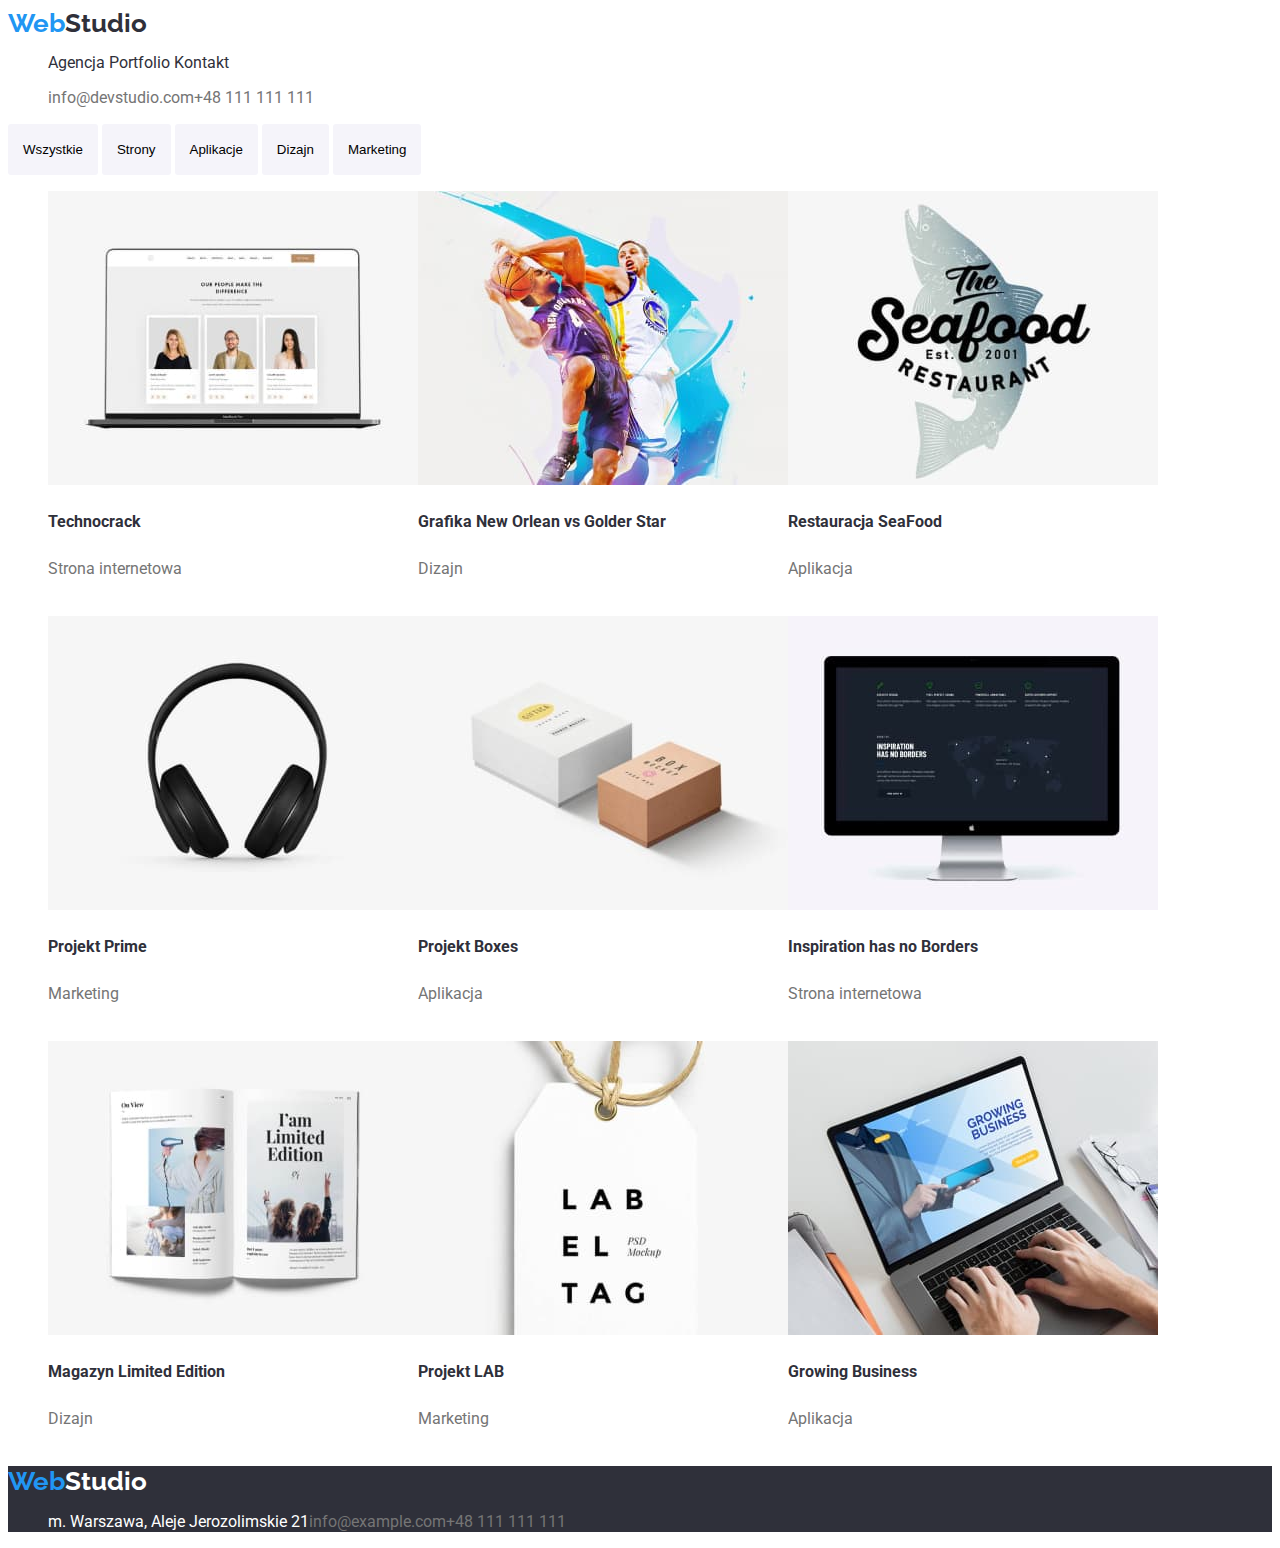
==== portfolio.html @ b6606c90 "commit" ====
<!DOCTYPE html>
<html lang="pl">
<head>
    <meta charset="UTF-8">
    <meta http-equiv="X-UA-Compatible" content="IE=edge">
    <meta name="viewport" content="width=device-width, initial-scale=1.0">
    <title>Homework</title>
    <link rel="stylesheet" href="./css/style.css">
    <link href="https://fonts.googleapis.com/css2?family=Roboto:wght@400;500;700;900&display=swap" rel="stylesheet">
    <link href="https://fonts.googleapis.com/css2?family=Raleway:wght@700&display=swap" rel="stylesheet">

</head>
<body>
<header>
    <section class="logo">
        <a href="/index.html"><span class="web">Web</span>Studio</a>
    </section>

    <section class="nav-menu">
        <nav>
            <menu>
                <a href="#">Agencja</a>
                <a href="/portfolio.html">Portfolio</a>
                <a href="#">Kontakt</a>
            </menu>
        </nav>
    </section>

    <div class="address">
        <ul>
            <li><a href="mailto:info@devstudio.com">info@devstudio.com</a></li>
            <li><a href="tel:+48111111111">+48 111 111 111</a></li>

        </ul>
    </div>

</header>

    <main>
       <section class="service-categories">
        
        <input type="button" class="categories" value="Wszystkie">
        <input type="button" class="categories" value="Strony">
        <input type="button" class="categories" value="Aplikacje">
        <input type="button" class="categories" value="Dizajn">
        <input type="button" class="categories" value="Marketing">
        
       </section>
    
       <section class="service-offer">
        <ul>
            <li><img src="images/img(9).jpg" width="370" height="294" alt="">
            <p class="offer">Technocrack</p>
            <p class="category">Strona internetowa</p>
            </li>
            
            <li><img src="images/img(1)(1).jpg" width="370" height="294" alt="Dwóch koszykarzy">
            <p class="offer">Grafika New Orlean vs Golder Star</p>
            <p class="category">Dizajn</p>
            </li>
            
            <li><img src="images/img(2)(1).jpg" width="370" height="294" alt="Logo ryby">
            <p class="offer">Restauracja SeaFood</p>
            <p class="category">Aplikacja</p>
            </li>
            </ul>
        </section>

            <section class="service-offer-two">
           <ul>
            <li><img src="images/img(3)(1).jpg" width="370" height="294" alt="Dwa pudełka">
            <p class="offer">Projekt Prime</p>
            <p class="category">Marketing</p>
            </li>
            
            <li><img src="images/img(4)(1).jpg" width="370" height="294" alt="Ekran komputera">
            <p class="offer">Projekt Boxes</p>
            <p class="category">Aplikacja</p>
            </li>
            
            <li><img src="images/img(5)(1).jpg" width="370" height="294" alt="Książka">
            <p class="offer">Inspiration has no Borders</p>
            <p class="category">Strona internetowa</p>
            </li>
            </ul>
        </section>

        <section class="service-offer-three">
           <ul>
            <li><img src="images/img(6)(1).jpg" width="370" height="294" alt=" Metka">
            <p class="offer">Magazyn Limited Edition</p>
            <p class="category">Dizajn</p>
            </li>
            
            <li><img src="images/img(7)(1).jpg" width="370" height="294" alt="Pisanie na laptopie">
            <p class="offer">Projekt LAB</p>
            <p class="category">Marketing</p>
            </li>
            
            <li><img src="images/img(8)(1).jpg" width="370" height="294" alt="Laptop ze zdjęciami">
            <p class="offer">Growing Business</p>
            <p class="category">Aplikacja</p>
            </li>
            </ul>
            
        </section>
    

    </main>

<footer>

    <div class="footer-nav">

        <section class="footer-logo">
            <a href="index.html"><span class="web">Web</span>Studio</a>
        </section>


        <address class='contact'>
            <ul>
                <li>m. Warszawa, Aleje Jerozolimskie 21</li>
                <li><a href="mailto:info@example.com">info@example.com</a></li>
                <li><a href="tel:+48111111111">+48 111 111 111</a></li>
            </ul>

        </address>
    </div>

</footer>

</body>
</html>
---- css/style.css ----
/* Basic */

:root {
    --basic-color:#2196F3;
    --second-color: #212121;
    --background-one:#2F303A;
    --background-two:#F5F4FA;
    --contact-color: #757575;
}

a , li {
    text-decoration: none;
    font-style: normal;
    color: var(--background-one);
    
   
  }

ul {
    display: flex;
    list-style: none;
}

body {
    font-family: "Roboto", "Raleway", sans-serif;
    background-color:#FFFFFF;
    font-size: 14;
    font-style: normal;
    color: var(--background-one);
    line-height: 1.17;
    font-weight: 400;
    
}

/*Header*/

.nav-menu :hover {
    color: var(--basic-color);
}
.nav-menu :focus {
    color: var(--basic-color);
}

.logo {
    font-size: 26px;
        font-weight: 700;
        font-family: Raleway;

}


.web {
    color: var(--basic-color);
    
}

.address > ul > li >a  {
    color: var(--contact-color);
}

.address :hover {
    color: var(--basic-color);
}

.address :focus {
    color: var(--basic-color);
}

/* slider */

.slider {
    text-align: center;
    background-color: var(--background-one);
    color: #fff;
    padding: 1%;
    line-height: 1.4;
    font-weight: 900;
   

}

.service-button {
        background-color: var(--basic-color);
        color: #fff;
        cursor: pointer;
        padding: 15px;
        border: none;
        border-radius: 3px;
        font-weight: 700;
        line-height: 1.9;
       
}

/* Lorem Ipsum */


.lorem-ipsum > ul > li > h3  {
    font-size: 14px;
    font-weight: 700;
   
}

.lorem-ipsum > ul > li > p {
    font-size: 14px;
    color: var(--contact-color);
    line-height: 2;
    
}



/* What are we doing */

.doing {
    display: block;
    text-align: center;
    align-items: center;
    font-weight: 700;
}

/* Our team */


.team {
    background-color: var(--background-two);
  text-align: center;
  font-weight: 700;
}

.team .name {
    font-size: 16px;
    font-weight: 500;
}

.team .job {
    font-size: 16px;
    color: var(--contact-color);
}

/* Offer categories */

.service-categories .categories:hover {
    background-color: var(--basic-color);
    color: #FFFFFF;
}

.categories {
background-color: var(--background-two);
    cursor: pointer;
    padding: 15px;
    border: none;
    border-radius: 3px;
    line-height: 1.6;
        
}

/* Offer */

.offer {
    font-size: 16px;
    font-weight: 600;
    line-height: 2;
    font-weight: 700;
}

.category {
    font-size: 16px;
    color: var(--contact-color);
    line-height: 1.9;
 }


/*Footer navigation*/
  
.mail {
    font-style: underline;
}


.footer-nav {
    background-color: var(--background-one);
}

.contact > ul > li {
    color:#FFFFFF
}

.contact > ul > li > a {
    color:var(--contact-color)
}

.contact > .local {
    color: #FFFFFF;
    font-size: 14px;
    font-style: italic;

}

.contact > ul > li > a:hover {
    
    color: var(--basic-color);
        
}

.contact>ul>li>a:focus {

    color: var(--basic-color);

}

.footer-logo {
    font-size: 26px;
        font-weight: 700;
        font-family: "Raleway";
        cursor: pointer;
}

.footer-logo > a {
    color: #FFFFFF;
}
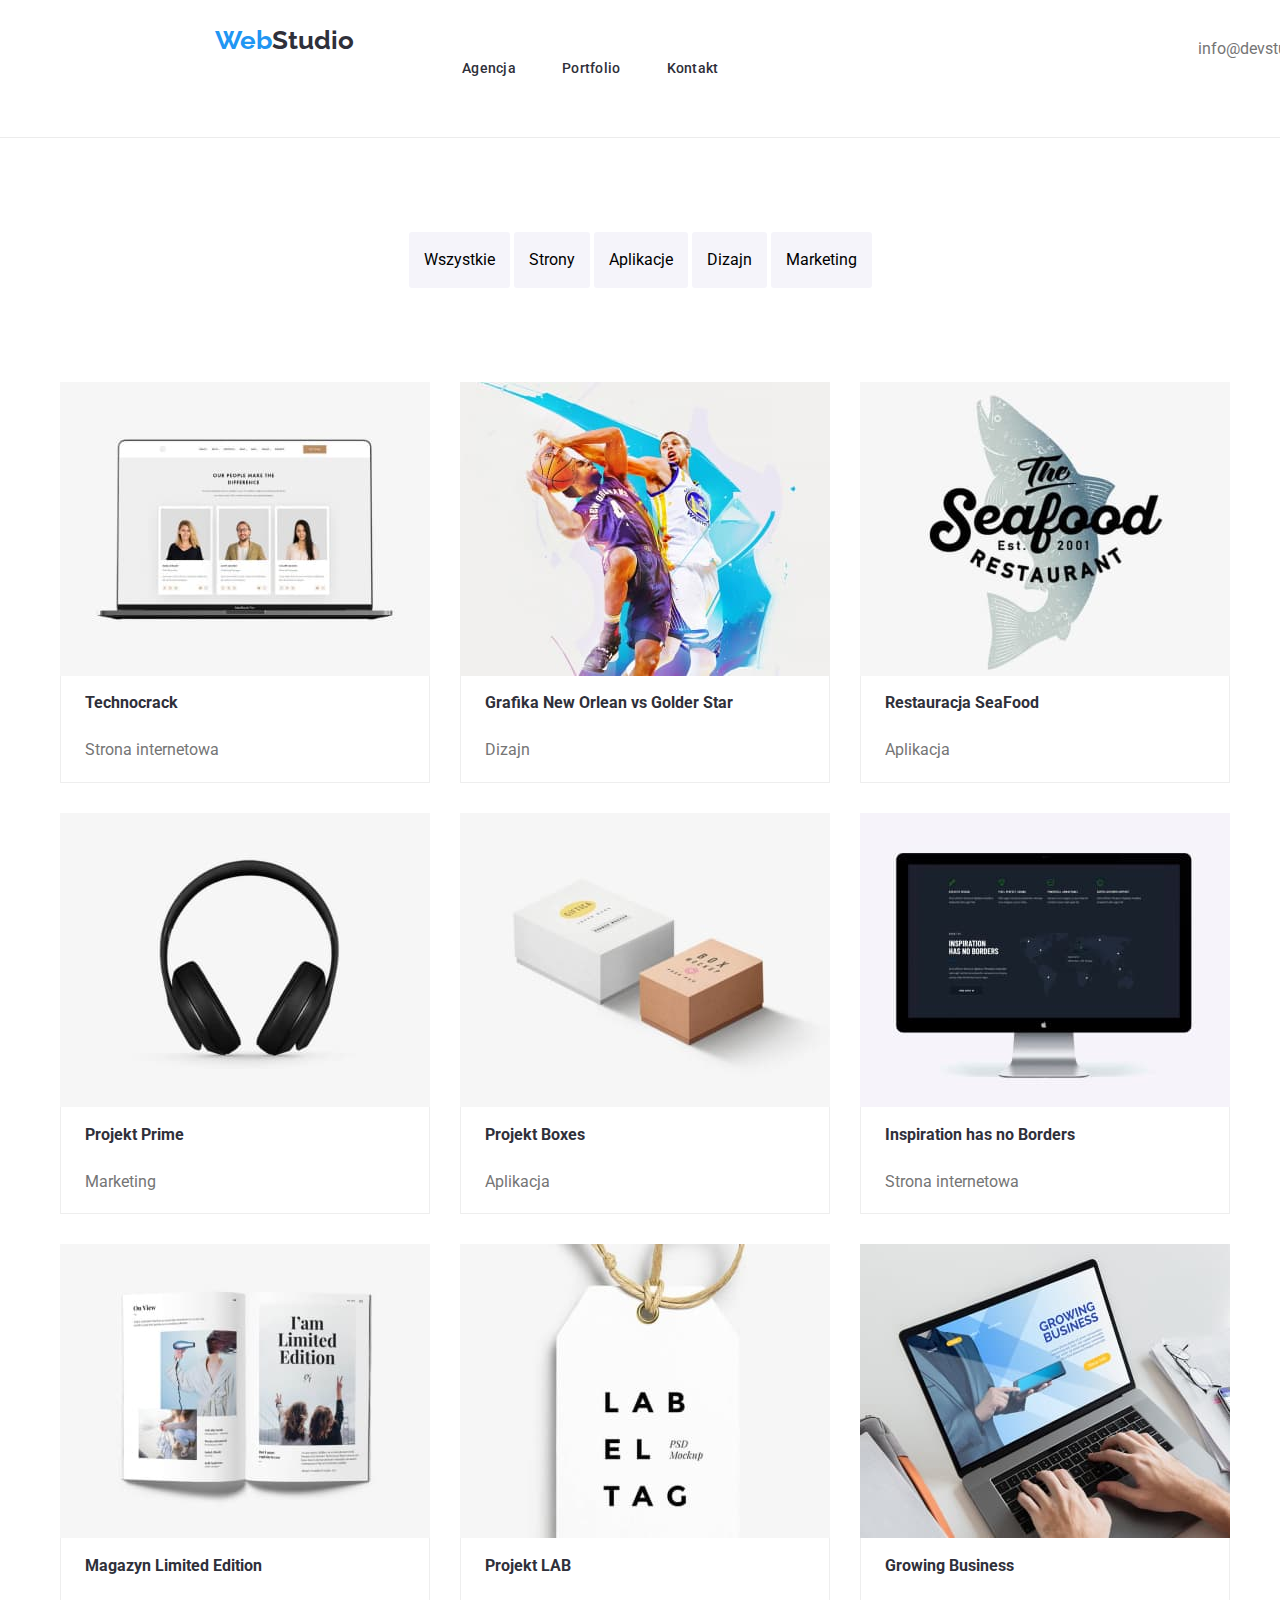
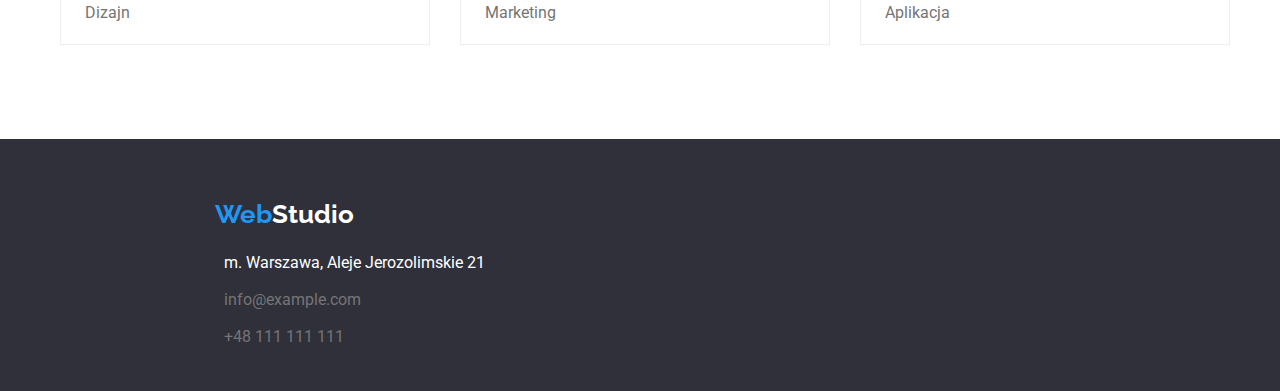
==== commit 932fd085: "commit" ====
--- a/portfolio.html
+++ b/portfolio.html
@@ -4,104 +4,123 @@
     <meta charset="UTF-8">
     <meta http-equiv="X-UA-Compatible" content="IE=edge">
     <meta name="viewport" content="width=device-width, initial-scale=1.0">
-    <title>Homework</title>
+    <title>Portfolio</title>
+    <link rel="stylesheet" href="./css/norm.css">
     <link rel="stylesheet" href="./css/style.css">
     <link href="https://fonts.googleapis.com/css2?family=Roboto:wght@400;500;700;900&display=swap" rel="stylesheet">
     <link href="https://fonts.googleapis.com/css2?family=Raleway:wght@700&display=swap" rel="stylesheet">
 
 </head>
 <body>
-<header>
-    <section class="logo">
-        <a href="/index.html"><span class="web">Web</span>Studio</a>
-    </section>
+<header class="page-header">
 
-    <section class="nav-menu">
-        <nav>
-            <menu>
-                <a href="#">Agencja</a>
-                <a href="/portfolio.html">Portfolio</a>
-                <a href="#">Kontakt</a>
-            </menu>
-        </nav>
-    </section>
+    <a href="/index.html" class="logo"><span class="web">Web</span>Studio</a>
 
-    <div class="address">
+    <ul class="nav-menu">
+
+        <li><a href="#">Agencja</a></li>
+        <li><a href="/portfolio.html">Portfolio</a></li>
+        <li><a href="#">Kontakt</a></li>
+
+    </ul>
+
+    <address class="header-address">
         <ul>
             <li><a href="mailto:info@devstudio.com">info@devstudio.com</a></li>
             <li><a href="tel:+48111111111">+48 111 111 111</a></li>
 
         </ul>
-    </div>
+
+    </address>
 
 </header>
 
     <main>
-       <section class="service-categories">
+        <section class="service-categories">
+            <div class="buttons">
         
-        <input type="button" class="categories" value="Wszystkie">
-        <input type="button" class="categories" value="Strony">
-        <input type="button" class="categories" value="Aplikacje">
-        <input type="button" class="categories" value="Dizajn">
-        <input type="button" class="categories" value="Marketing">
+                <input type="button" class="categories" value="Wszystkie">
+                <input type="button" class="categories" value="Strony">
+                <input type="button" class="categories" value="Aplikacje">
+                <input type="button" class="categories" value="Dizajn">
+                <input type="button" class="categories" value="Marketing">
         
-       </section>
+            </div>
+    </section>
     
        <section class="service-offer">
-        <ul>
+        <ul class="container">
             <li><img src="images/img(9).jpg" width="370" height="294" alt="">
-            <p class="offer">Technocrack</p>
-            <p class="category">Strona internetowa</p>
+                <div class="description">
+                <p class="offer">Technocrack</p>
+                <p class="category">Strona internetowa</p>
+                </div>
             </li>
             
             <li><img src="images/img(1)(1).jpg" width="370" height="294" alt="Dwóch koszykarzy">
-            <p class="offer">Grafika New Orlean vs Golder Star</p>
-            <p class="category">Dizajn</p>
+                <div class="description">
+                <p class="offer">Grafika New Orlean vs Golder Star</p>
+                <p class="category">Dizajn</p>
+                </div>
             </li>
             
             <li><img src="images/img(2)(1).jpg" width="370" height="294" alt="Logo ryby">
-            <p class="offer">Restauracja SeaFood</p>
-            <p class="category">Aplikacja</p>
+                <div class="description">
+                <p class="offer">Restauracja SeaFood</p>
+                <p class="category">Aplikacja</p>
+                </div>
             </li>
-            </ul>
+        </ul>
         </section>
 
             <section class="service-offer-two">
-           <ul>
+           <ul class="container">
             <li><img src="images/img(3)(1).jpg" width="370" height="294" alt="Dwa pudełka">
-            <p class="offer">Projekt Prime</p>
-            <p class="category">Marketing</p>
+                <div class="description">
+                <p class="offer">Projekt Prime</p>
+                <p class="category">Marketing</p>
+                </div>
             </li>
             
             <li><img src="images/img(4)(1).jpg" width="370" height="294" alt="Ekran komputera">
-            <p class="offer">Projekt Boxes</p>
-            <p class="category">Aplikacja</p>
+                <div class="description">
+                <p class="offer">Projekt Boxes</p>
+                <p class="category">Aplikacja</p>
+                </div>
             </li>
             
             <li><img src="images/img(5)(1).jpg" width="370" height="294" alt="Książka">
-            <p class="offer">Inspiration has no Borders</p>
-            <p class="category">Strona internetowa</p>
+                <div class="description">
+                <p class="offer">Inspiration has no Borders</p>
+                <p class="category">Strona internetowa</p>
+                </div>
             </li>
-            </ul>
+        </ul>
         </section>
 
         <section class="service-offer-three">
-           <ul>
+           <ul class="container">
             <li><img src="images/img(6)(1).jpg" width="370" height="294" alt=" Metka">
-            <p class="offer">Magazyn Limited Edition</p>
-            <p class="category">Dizajn</p>
+                <div class="description">
+                <p class="offer">Magazyn Limited Edition</p>
+                <p class="category">Dizajn</p>
+                </div>
             </li>
             
             <li><img src="images/img(7)(1).jpg" width="370" height="294" alt="Pisanie na laptopie">
-            <p class="offer">Projekt LAB</p>
-            <p class="category">Marketing</p>
+                <div class="description">
+                <p class="offer">Projekt LAB</p>
+                <p class="category">Marketing</p>
+                </div>
             </li>
             
             <li><img src="images/img(8)(1).jpg" width="370" height="294" alt="Laptop ze zdjęciami">
-            <p class="offer">Growing Business</p>
-            <p class="category">Aplikacja</p>
+                <div class="description">
+                <p class="offer">Growing Business</p>
+                <p class="category">Aplikacja</p>
+                </div>
             </li>
-            </ul>
+        </ul>
             
         </section>
     
@@ -118,7 +137,7 @@
 
 
         <address class='contact'>
-            <ul>
+            <ul class="footer-contact">
                 <li>m. Warszawa, Aleje Jerozolimskie 21</li>
                 <li><a href="mailto:info@example.com">info@example.com</a></li>
                 <li><a href="tel:+48111111111">+48 111 111 111</a></li>
@@ -130,4 +149,5 @@
 </footer>
 
 </body>
+
 </html>--- a/css/norm.css
+++ b/css/norm.css
@@ -0,0 +1,379 @@
+/*! normalize.css v8.0.1 | MIT License | github.com/necolas/normalize.css */
+
+/* Document
+   ========================================================================== */
+
+/**
+ * 1. Correct the line height in all browsers.
+ * 2. Prevent adjustments of font size after orientation changes in iOS.
+ */
+
+html {
+    line-height: 1.15;
+    /* 1 */
+    -webkit-text-size-adjust: 100%;
+    /* 2 */
+}
+
+/* Sections
+   ========================================================================== */
+
+/**
+ * Remove the margin in all browsers.
+ */
+
+body {
+    margin: 0;
+}
+
+/**
+ * Render the `main` element consistently in IE.
+ */
+
+main {
+    display: block;
+}
+
+/**
+ * Correct the font size and margin on `h1` elements within `section` and
+ * `article` contexts in Chrome, Firefox, and Safari.
+ */
+
+h1 {
+    font-size: 2em;
+    margin: 0.67em 0;
+}
+
+/* Grouping content
+   ========================================================================== */
+
+/**
+ * 1. Add the correct box sizing in Firefox.
+ * 2. Show the overflow in Edge and IE.
+ */
+
+hr {
+    box-sizing: content-box;
+    /* 1 */
+    height: 0;
+    /* 1 */
+    overflow: visible;
+    /* 2 */
+}
+
+/**
+ * 1. Correct the inheritance and scaling of font size in all browsers.
+ * 2. Correct the odd `em` font sizing in all browsers.
+ */
+
+pre {
+    font-family: monospace, monospace;
+    /* 1 */
+    font-size: 1em;
+    /* 2 */
+}
+
+/* Text-level semantics
+   ========================================================================== */
+
+/**
+ * Remove the gray background on active links in IE 10.
+ */
+
+a {
+    background-color: transparent;
+}
+
+/**
+ * 1. Remove the bottom border in Chrome 57-
+ * 2. Add the correct text decoration in Chrome, Edge, IE, Opera, and Safari.
+ */
+
+abbr[title] {
+    border-bottom: none;
+    /* 1 */
+    text-decoration: underline;
+    /* 2 */
+    text-decoration: underline dotted;
+    /* 2 */
+}
+
+/**
+ * Add the correct font weight in Chrome, Edge, and Safari.
+ */
+
+b,
+strong {
+    font-weight: bolder;
+}
+
+/**
+ * 1. Correct the inheritance and scaling of font size in all browsers.
+ * 2. Correct the odd `em` font sizing in all browsers.
+ */
+
+code,
+kbd,
+samp {
+    font-family: monospace, monospace;
+    /* 1 */
+    font-size: 1em;
+    /* 2 */
+}
+
+/**
+ * Add the correct font size in all browsers.
+ */
+
+small {
+    font-size: 80%;
+}
+
+/**
+ * Prevent `sub` and `sup` elements from affecting the line height in
+ * all browsers.
+ */
+
+sub,
+sup {
+    font-size: 75%;
+    line-height: 0;
+    position: relative;
+    vertical-align: baseline;
+}
+
+sub {
+    bottom: -0.25em;
+}
+
+sup {
+    top: -0.5em;
+}
+
+/* Embedded content
+   ========================================================================== */
+
+/**
+ * Remove the border on images inside links in IE 10.
+ */
+
+img {
+    border-style: none;
+}
+
+/* Forms
+   ========================================================================== */
+
+/**
+ * 1. Change the font styles in all browsers.
+ * 2. Remove the margin in Firefox and Safari.
+ */
+
+button,
+input,
+optgroup,
+select,
+textarea {
+    font-family: inherit;
+    /* 1 */
+    font-size: 100%;
+    /* 1 */
+    line-height: 1.15;
+    /* 1 */
+    margin: 0;
+    /* 2 */
+}
+
+/**
+ * Show the overflow in IE.
+ * 1. Show the overflow in Edge.
+ */
+
+button,
+input {
+    /* 1 */
+    overflow: visible;
+}
+
+/**
+ * Remove the inheritance of text transform in Edge, Firefox, and IE.
+ * 1. Remove the inheritance of text transform in Firefox.
+ */
+
+button,
+select {
+    /* 1 */
+    text-transform: none;
+}
+
+/**
+ * Correct the inability to style clickable types in iOS and Safari.
+ */
+
+button,
+[type="button"],
+[type="reset"],
+[type="submit"] {
+    -webkit-appearance: button;
+}
+
+/**
+ * Remove the inner border and padding in Firefox.
+ */
+
+button::-moz-focus-inner,
+[type="button"]::-moz-focus-inner,
+[type="reset"]::-moz-focus-inner,
+[type="submit"]::-moz-focus-inner {
+    border-style: none;
+    padding: 0;
+}
+
+/**
+ * Restore the focus styles unset by the previous rule.
+ */
+
+button:-moz-focusring,
+[type="button"]:-moz-focusring,
+[type="reset"]:-moz-focusring,
+[type="submit"]:-moz-focusring {
+    outline: 1px dotted ButtonText;
+}
+
+/**
+ * Correct the padding in Firefox.
+ */
+
+fieldset {
+    padding: 0.35em 0.75em 0.625em;
+}
+
+/**
+ * 1. Correct the text wrapping in Edge and IE.
+ * 2. Correct the color inheritance from `fieldset` elements in IE.
+ * 3. Remove the padding so developers are not caught out when they zero out
+ *    `fieldset` elements in all browsers.
+ */
+
+legend {
+    box-sizing: border-box;
+    /* 1 */
+    color: inherit;
+    /* 2 */
+    display: table;
+    /* 1 */
+    max-width: 100%;
+    /* 1 */
+    padding: 0;
+    /* 3 */
+    white-space: normal;
+    /* 1 */
+}
+
+/**
+ * Add the correct vertical alignment in Chrome, Firefox, and Opera.
+ */
+
+progress {
+    vertical-align: baseline;
+}
+
+/**
+ * Remove the default vertical scrollbar in IE 10+.
+ */
+
+textarea {
+    overflow: auto;
+}
+
+/**
+ * 1. Add the correct box sizing in IE 10.
+ * 2. Remove the padding in IE 10.
+ */
+
+[type="checkbox"],
+[type="radio"] {
+    box-sizing: border-box;
+    /* 1 */
+    padding: 0;
+    /* 2 */
+}
+
+/**
+ * Correct the cursor style of increment and decrement buttons in Chrome.
+ */
+
+[type="number"]::-webkit-inner-spin-button,
+[type="number"]::-webkit-outer-spin-button {
+    height: auto;
+}
+
+/**
+ * 1. Correct the odd appearance in Chrome and Safari.
+ * 2. Correct the outline style in Safari.
+ */
+
+[type="search"] {
+    -webkit-appearance: textfield;
+    /* 1 */
+    outline-offset: -2px;
+    /* 2 */
+}
+
+/**
+ * Remove the inner padding in Chrome and Safari on macOS.
+ */
+
+[type="search"]::-webkit-search-decoration {
+    -webkit-appearance: none;
+}
+
+/**
+ * 1. Correct the inability to style clickable types in iOS and Safari.
+ * 2. Change font properties to `inherit` in Safari.
+ */
+
+::-webkit-file-upload-button {
+    -webkit-appearance: button;
+    /* 1 */
+    font: inherit;
+    /* 2 */
+}
+
+/* Interactive
+   ========================================================================== */
+
+/*
+ * Add the correct display in Edge, IE 10+, and Firefox.
+ */
+
+details {
+    display: block;
+}
+
+/*
+ * Add the correct display in all browsers.
+ */
+
+summary {
+    display: list-item;
+}
+
+/* Misc
+   ========================================================================== */
+
+/**
+ * Add the correct display in IE 10+.
+ */
+
+template {
+    display: none;
+}
+
+/**
+ * Add the correct display in IE 10.
+ */
+
+[hidden] {
+    display: none;
+}--- a/css/style.css
+++ b/css/style.css
@@ -8,6 +8,7 @@
     --contact-color: #757575;
 }
 
+
 a , li {
     text-decoration: none;
     font-style: normal;
@@ -19,6 +20,7 @@
 ul {
     display: flex;
     list-style: none;
+
 }
 
 body {
@@ -30,9 +32,41 @@
     line-height: 1.17;
     font-weight: 400;
     
-}
-
-/*Header*/
+    
+}
+
+.container {
+    width: 1200px;
+    margin: 0 auto;
+  
+}
+
+.section {
+    padding-block: 94px;
+}
+
+
+/*Header*/    
+
+.page-header {
+    display: flex;
+    border-bottom: 1px solid #ECECEC;
+}
+
+.nav-menu {
+    font-weight: 500;
+    font-size: 14px;
+    align-items: center;
+    justify-content: space-between;
+    padding: 24px 15px 25px 15px;
+    letter-spacing: 0.02em;
+    margin-left: 93px;
+}
+
+.nav-menu li{
+    max-width: 254px;
+    margin-right: 46px;
+}
 
 .nav-menu :hover {
     color: var(--basic-color);
@@ -43,41 +77,77 @@
 
 .logo {
     font-size: 26px;
-        font-weight: 700;
-        font-family: Raleway;
-
-}
-
+    font-weight: 700;
+    font-family: Raleway;
+    padding-top: 25px;
+    padding-bottom: 25px;
+    margin-left: 215px;
+
+
+}
 
 .web {
     color: var(--basic-color);
     
 }
-
-.address > ul > li >a  {
+.header-address {
+   margin-left: 364px;
+padding: 24px 15px 25px 15px
+    
+    
+}
+.header-address > ul > li > a  {
     color: var(--contact-color);
-}
-
-.address :hover {
-    color: var(--basic-color);
-}
-
-.address :focus {
-    color: var(--basic-color);
-}
+    margin-right: 50px;
+    
+}
+
+.header-address :hover {
+    color: var(--basic-color);
+}
+
+.header-address :focus {
+    color: var(--basic-color);
+}
+
+/* service categories buttons */
+
+.buttons {
+    display: block;
+    border-radius: 4px;
+    text-align: center;
+}
+
+.service-categories {
+    padding: 94px 0;
+}
+
+
 
 /* slider */
 
 .slider {
-    text-align: center;
     background-color: var(--background-one);
-    color: #fff;
-    padding: 1%;
-    line-height: 1.4;
+    display: block;
+    width: auto;
+    height: 600px;
+    text-align: center;
+    margin-top: -40px;
+    
+}
+
+h1 {
+    color: #FFFFFF;
+    text-align: center;
     font-weight: 900;
-   
-
-}
+    font-size: 44px;
+    letter-spacing: 0.06em;
+    line-height: 1.36;
+    padding-top: 200px ;
+    padding-left: 452px;
+    padding-right: 452px;
+}
+
 
 .service-button {
         background-color: var(--basic-color);
@@ -87,55 +157,115 @@
         border: none;
         border-radius: 3px;
         font-weight: 700;
-        line-height: 1.9;
+        line-height: 1.9; 
+        width: 200px;
+        height: 50px;
+        text-align: center;
+    
+}
+
+/* service offer */
+
+.service-offer li{
+    margin-right: 30px;
+    margin-bottom: 30px;
+    
+        
        
 }
+.service-offer-two li{
+    margin-right: 30px;
+    margin-bottom: 30px;
+   
+}
+.service-offer-three  li {
+    margin-right: 30px;
+    
+}
+
+.service-offer-three {
+    padding-bottom: 94px;
+    
+}
+
+.description {
+    border: 1px solid #EEEEEE;
+    margin-top: -10px;
+    padding-left:24px ;
+}
 
 /* Lorem Ipsum */
 
 
-.lorem-ipsum > ul > li > h3  {
+.lorem-ipsum{
+    padding-top: 94px;
+
+}
+
+.item-list {
+     padding-right: 30px;
+        
+}
+
+.item-list h3 {
     font-size: 14px;
-    font-weight: 700;
-   
-}
-
-.lorem-ipsum > ul > li > p {
+}
+
+.item-list p {
+    color: #757575;
+    letter-spacing: 0.03em;
     font-size: 14px;
+    width: 270px;
+}
+
+
+/* What are we doing */
+
+
+ h2 {
+    font-size: 36px;
+    padding-bottom: 50px;
+    text-align: center;
+    padding-top: 94px;
+}
+
+.doing {
+    padding-bottom: 94px;
+}
+
+
+/* Our team */
+
+.team {
+    background-color: var(--background-two) ;
+    padding-bottom: 94px;
+    
+}
+
+.job, .name {
+    text-align: center;
+    background-color: #FFFFFF;
+}
+
+.name {
+    color: var(--second-color);
+    font-weight: 500;
+    font-size: 16px;
+}
+
+.job {
     color: var(--contact-color);
-    line-height: 2;
-    
-}
-
-
-
-/* What are we doing */
-
-.doing {
-    display: block;
-    text-align: center;
-    align-items: center;
-    font-weight: 700;
-}
-
-/* Our team */
-
-
-.team {
-    background-color: var(--background-two);
-  text-align: center;
-  font-weight: 700;
-}
-
-.team .name {
     font-size: 16px;
-    font-weight: 500;
-}
-
-.team .job {
-    font-size: 16px;
-    color: var(--contact-color);
-}
+}
+
+.team-card-1, .team-card-2 , .team-card-3, .team-card-4 {
+    margin-right: 30px;
+    box-shadow: 0px 1px 3px rgba(0, 0, 0, 0.12), 0px 1px 1px rgba(0, 0, 0, 0.14), 0px 2px 1px rgba(0, 0, 0, 0.2);
+        border-radius: 0px 0px 4px 4px;
+    background-color: #FFFFFF;
+    
+}
+
 
 /* Offer categories */
 
@@ -176,13 +306,20 @@
     font-style: underline;
 }
 
+.footer-contact {
+    display: block;
+    padding-left: 215px;
+}
 
 .footer-nav {
     background-color: var(--background-one);
+    width: auto;
+    height: 252px;
 }
 
 .contact > ul > li {
-    color:#FFFFFF
+    color:#FFFFFF;
+    padding: 9px;
 }
 
 .contact > ul > li > a {
@@ -213,8 +350,11 @@
         font-weight: 700;
         font-family: "Raleway";
         cursor: pointer;
+        padding-top: 60px;
+        padding-left: 215px;
 }
 
 .footer-logo > a {
     color: #FFFFFF;
-}+}
+
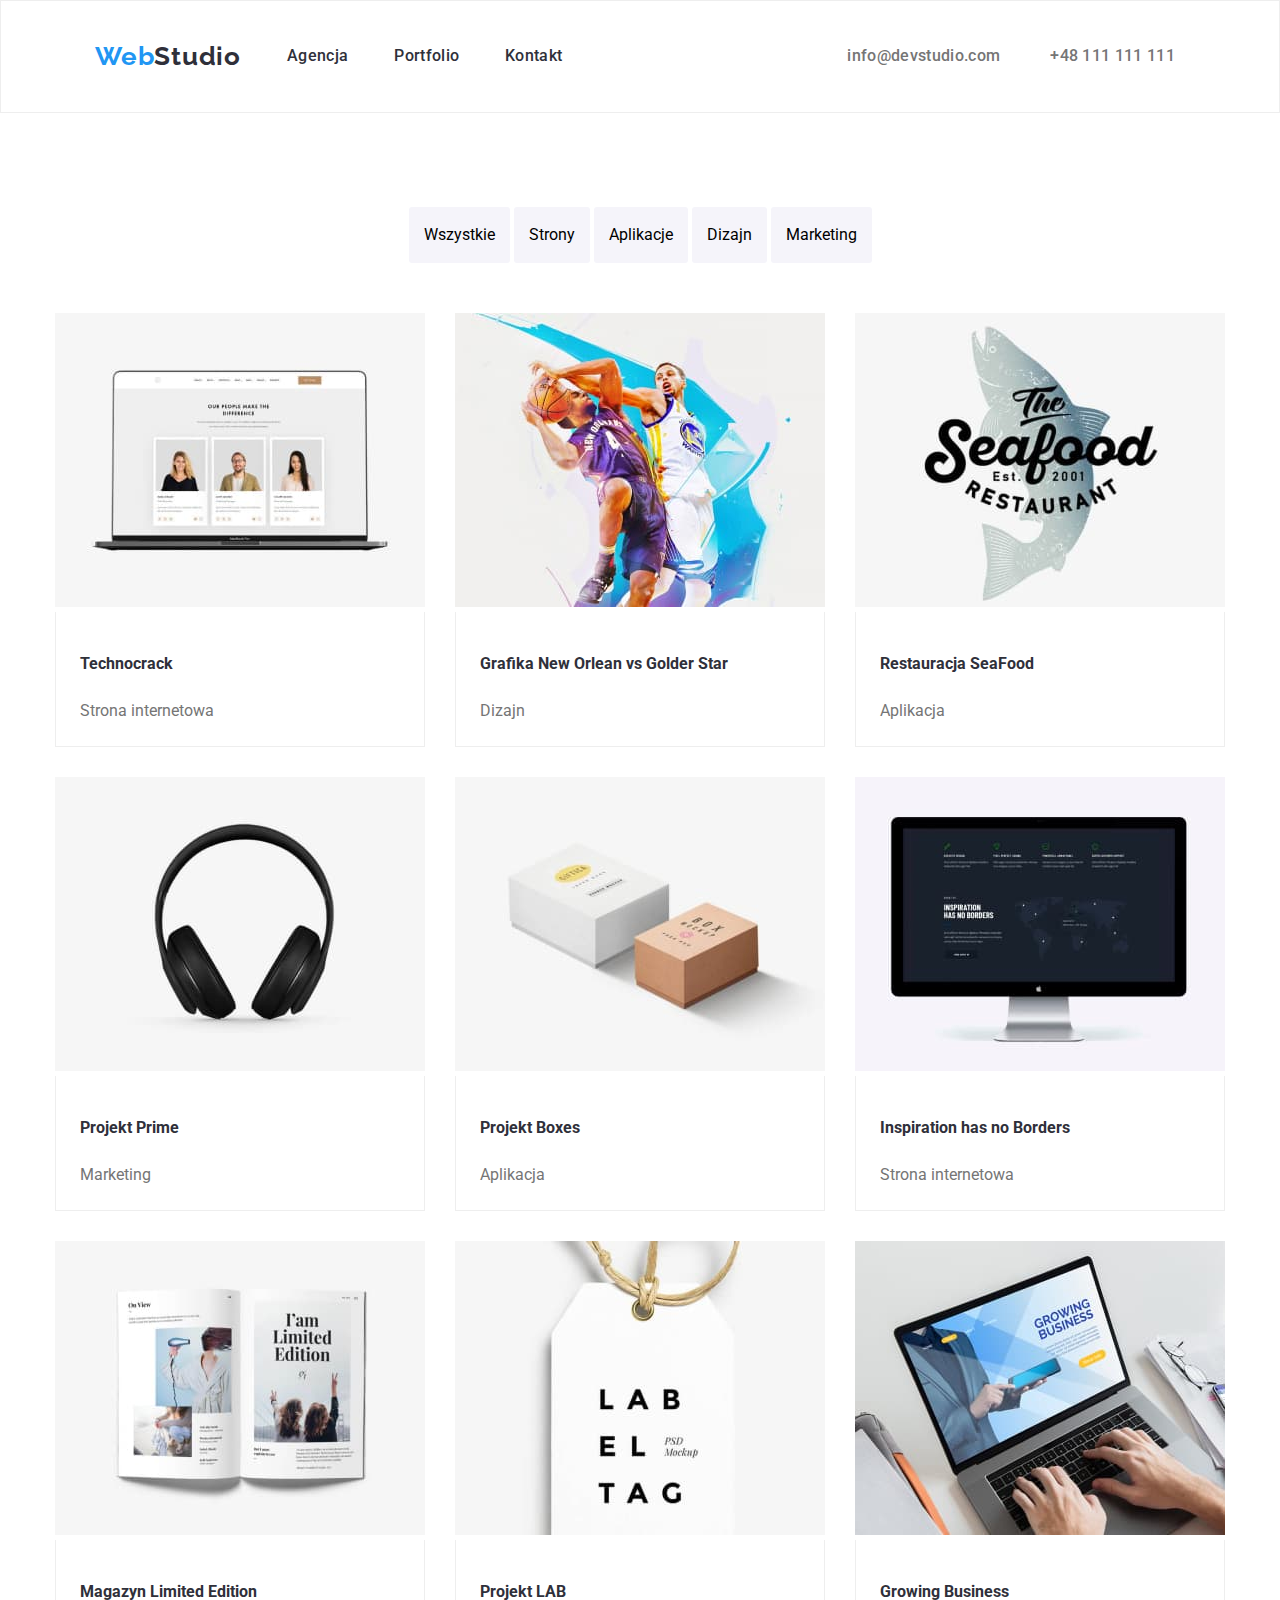
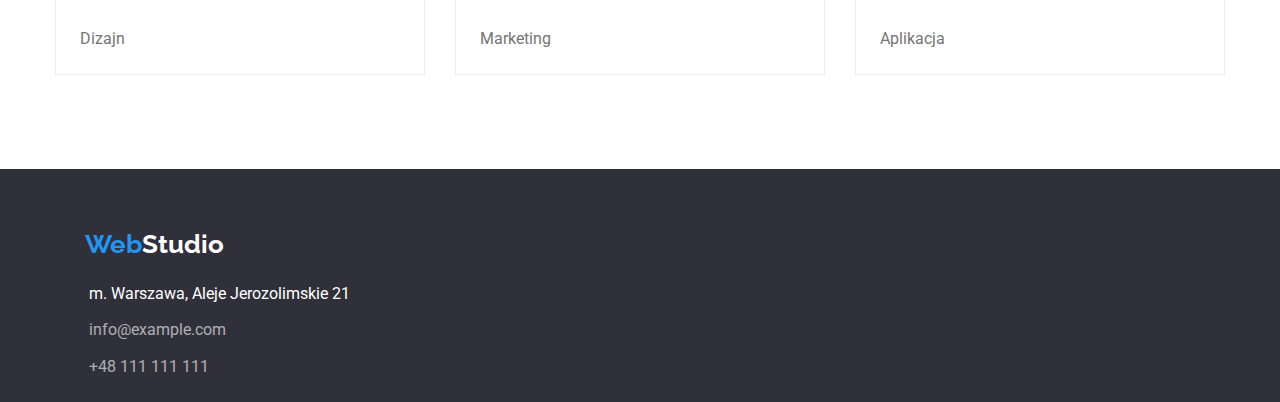
==== commit 54326832: "commit to main" ====
--- a/portfolio.html
+++ b/portfolio.html
@@ -12,28 +12,28 @@
 
 </head>
 <body>
-<header class="page-header">
+    <header>
+        <div class="container">
+            <nav class="navigation">
+                <ul class="nav-menu">
+                    <li><a href="./index.html" class="logo"><span class="web">Web</span>Studio</a></li>
+                    <li><a href="#">Agencja</a></li>
+                    <li><a href="./portfolio.html">Portfolio</a></li>
+                    <li><a href="#">Kontakt</a></li>
 
-    <a href="/index.html" class="logo"><span class="web">Web</span>Studio</a>
+                </ul>
 
-    <ul class="nav-menu">
+                <address class="header-address">
+                    <ul>
+                        <li><a href="mailto:info@devstudio.com">info@devstudio.com</a></li>
+                        <li><a href="tel:+48111111111">+48 111 111 111</a></li>
 
-        <li><a href="#">Agencja</a></li>
-        <li><a href="/portfolio.html">Portfolio</a></li>
-        <li><a href="#">Kontakt</a></li>
+                    </ul>
 
-    </ul>
-
-    <address class="header-address">
-        <ul>
-            <li><a href="mailto:info@devstudio.com">info@devstudio.com</a></li>
-            <li><a href="tel:+48111111111">+48 111 111 111</a></li>
-
-        </ul>
-
-    </address>
-
-</header>
+                </address>
+            </nav>
+        </div>
+    </header>
 
     <main>
         <section class="service-categories">
@@ -47,9 +47,10 @@
         
             </div>
     </section>
-    
-       <section class="service-offer">
-        <ul class="container">
+
+    <div class="container">
+       <section>
+        <ul class="grid">
             <li><img src="images/img(9).jpg" width="370" height="294" alt="">
                 <div class="description">
                 <p class="offer">Technocrack</p>
@@ -70,11 +71,7 @@
                 <p class="category">Aplikacja</p>
                 </div>
             </li>
-        </ul>
-        </section>
-
-            <section class="service-offer-two">
-           <ul class="container">
+        
             <li><img src="images/img(3)(1).jpg" width="370" height="294" alt="Dwa pudełka">
                 <div class="description">
                 <p class="offer">Projekt Prime</p>
@@ -95,11 +92,7 @@
                 <p class="category">Strona internetowa</p>
                 </div>
             </li>
-        </ul>
-        </section>
-
-        <section class="service-offer-three">
-           <ul class="container">
+        
             <li><img src="images/img(6)(1).jpg" width="370" height="294" alt=" Metka">
                 <div class="description">
                 <p class="offer">Magazyn Limited Edition</p>
@@ -124,12 +117,15 @@
             
         </section>
     
-
+        </div>
+    
+    
     </main>
 
-<footer>
 
-    <div class="footer-nav">
+<footer class="footer-nav">
+
+    <div class="container">
 
         <section class="footer-logo">
             <a href="index.html"><span class="web">Web</span>Studio</a>
@@ -139,8 +135,8 @@
         <address class='contact'>
             <ul class="footer-contact">
                 <li>m. Warszawa, Aleje Jerozolimskie 21</li>
-                <li><a href="mailto:info@example.com">info@example.com</a></li>
-                <li><a href="tel:+48111111111">+48 111 111 111</a></li>
+                <li><a href="mailto:info@example.com" class="transparent">info@example.com</a></li>
+                <li><a href="tel:+48111111111" class="transparent">+48 111 111 111</a></li>
             </ul>
 
         </address>
--- a/css/style.css
+++ b/css/style.css
@@ -42,36 +42,39 @@
 }
 
 .section {
-    padding-block: 94px;
-}
-
-
-/*Header*/    
-
-.page-header {
-    display: flex;
-    border-bottom: 1px solid #ECECEC;
-}
-
-.nav-menu {
-    font-weight: 500;
-    font-size: 14px;
+    padding: 94px 0 94px 0;
+}
+
+
+/*Header*/  
+
+header {
+    border: 1px solid #EEEEEE;
+}
+.navigation {
+    display: flex;
     align-items: center;
     justify-content: space-between;
     padding: 24px 15px 25px 15px;
     letter-spacing: 0.02em;
-    margin-left: 93px;
-}
-
-.nav-menu li{
+    font-weight: 500;
+}  
+
+.nav-menu {
+    display: flex;
+    align-items: center;
+    justify-content: flex-start;
+}
+
+.nav-menu li {
     max-width: 254px;
     margin-right: 46px;
 }
 
-.nav-menu :hover {
-    color: var(--basic-color);
-}
-.nav-menu :focus {
+.nav-menu > li:not(:first-child) :hover {
+    color: var(--basic-color);
+}
+.nav-menu >li:not(:first-child) :focus {
     color: var(--basic-color);
 }
 
@@ -79,9 +82,7 @@
     font-size: 26px;
     font-weight: 700;
     font-family: Raleway;
-    padding-top: 25px;
-    padding-bottom: 25px;
-    margin-left: 215px;
+    letter-spacing: 0.03em;
 
 
 }
@@ -91,8 +92,10 @@
     
 }
 .header-address {
-   margin-left: 364px;
-padding: 24px 15px 25px 15px
+
+        display: flex;
+        justify-content: flex-end;
+    
     
     
 }
@@ -119,7 +122,7 @@
 }
 
 .service-categories {
-    padding: 94px 0;
+    padding: 94px 0 34px;
 }
 
 
@@ -166,33 +169,21 @@
 
 /* service offer */
 
-.service-offer li{
-    margin-right: 30px;
-    margin-bottom: 30px;
-    
-        
-       
-}
-.service-offer-two li{
-    margin-right: 30px;
-    margin-bottom: 30px;
-   
-}
-.service-offer-three  li {
-    margin-right: 30px;
-    
-}
-
-.service-offer-three {
-    padding-bottom: 94px;
-    
+.grid {
+    display: flex;
+    flex-wrap: wrap;
+    gap: 30px;
+    padding: 0 15px;
+    margin-bottom: 94px;
 }
 
 .description {
     border: 1px solid #EEEEEE;
-    margin-top: -10px;
-    padding-left:24px ;
-}
+    border-top: none;
+    padding: 20px 0 4px 24px;
+}
+
+
 
 /* Lorem Ipsum */
 
@@ -242,10 +233,9 @@
     
 }
 
-.job, .name {
-    text-align: center;
-    background-color: #FFFFFF;
-}
+.our-team {
+    justify-content: space-between;
+        }
 
 .name {
     color: var(--second-color);
@@ -258,11 +248,11 @@
     font-size: 16px;
 }
 
-.team-card-1, .team-card-2 , .team-card-3, .team-card-4 {
-    margin-right: 30px;
+.team-card {
     box-shadow: 0px 1px 3px rgba(0, 0, 0, 0.12), 0px 1px 1px rgba(0, 0, 0, 0.14), 0px 2px 1px rgba(0, 0, 0, 0.2);
-        border-radius: 0px 0px 4px 4px;
+    border-radius: 0px 0px 4px 4px;
     background-color: #FFFFFF;
+    text-align: center;
     
 }
 
@@ -301,42 +291,33 @@
 
 
 /*Footer navigation*/
-  
-.mail {
-    font-style: underline;
-}
+
 
 .footer-contact {
-    display: block;
-    padding-left: 215px;
+   display: block;
+    
 }
 
 .footer-nav {
     background-color: var(--background-one);
-    width: auto;
-    height: 252px;
-}
-
-.contact > ul > li {
-    color:#FFFFFF;
+    display: flex;
+}
+
+.contact>ul>li {
+    color: #FFFFFF;
     padding: 9px;
 }
 
-.contact > ul > li > a {
-    color:var(--contact-color)
-}
-
-.contact > .local {
-    color: #FFFFFF;
-    font-size: 14px;
-    font-style: italic;
-
-}
-
-.contact > ul > li > a:hover {
-    
-    color: var(--basic-color);
-        
+.transparent {
+    color: #FFFFFF;
+    opacity: 0.6;
+}
+
+
+.contact>ul>li>a:hover {
+
+    color: var(--basic-color);
+
 }
 
 .contact>ul>li>a:focus {
@@ -347,14 +328,14 @@
 
 .footer-logo {
     font-size: 26px;
-        font-weight: 700;
-        font-family: "Raleway";
-        cursor: pointer;
-        padding-top: 60px;
-        padding-left: 215px;
+    font-weight: 700;
+    font-family: "Raleway";
+    cursor: pointer;
+    padding-top: 60px;
+    margin-left: 45px;
+
 }
 
 .footer-logo > a {
     color: #FFFFFF;
-}
-
+}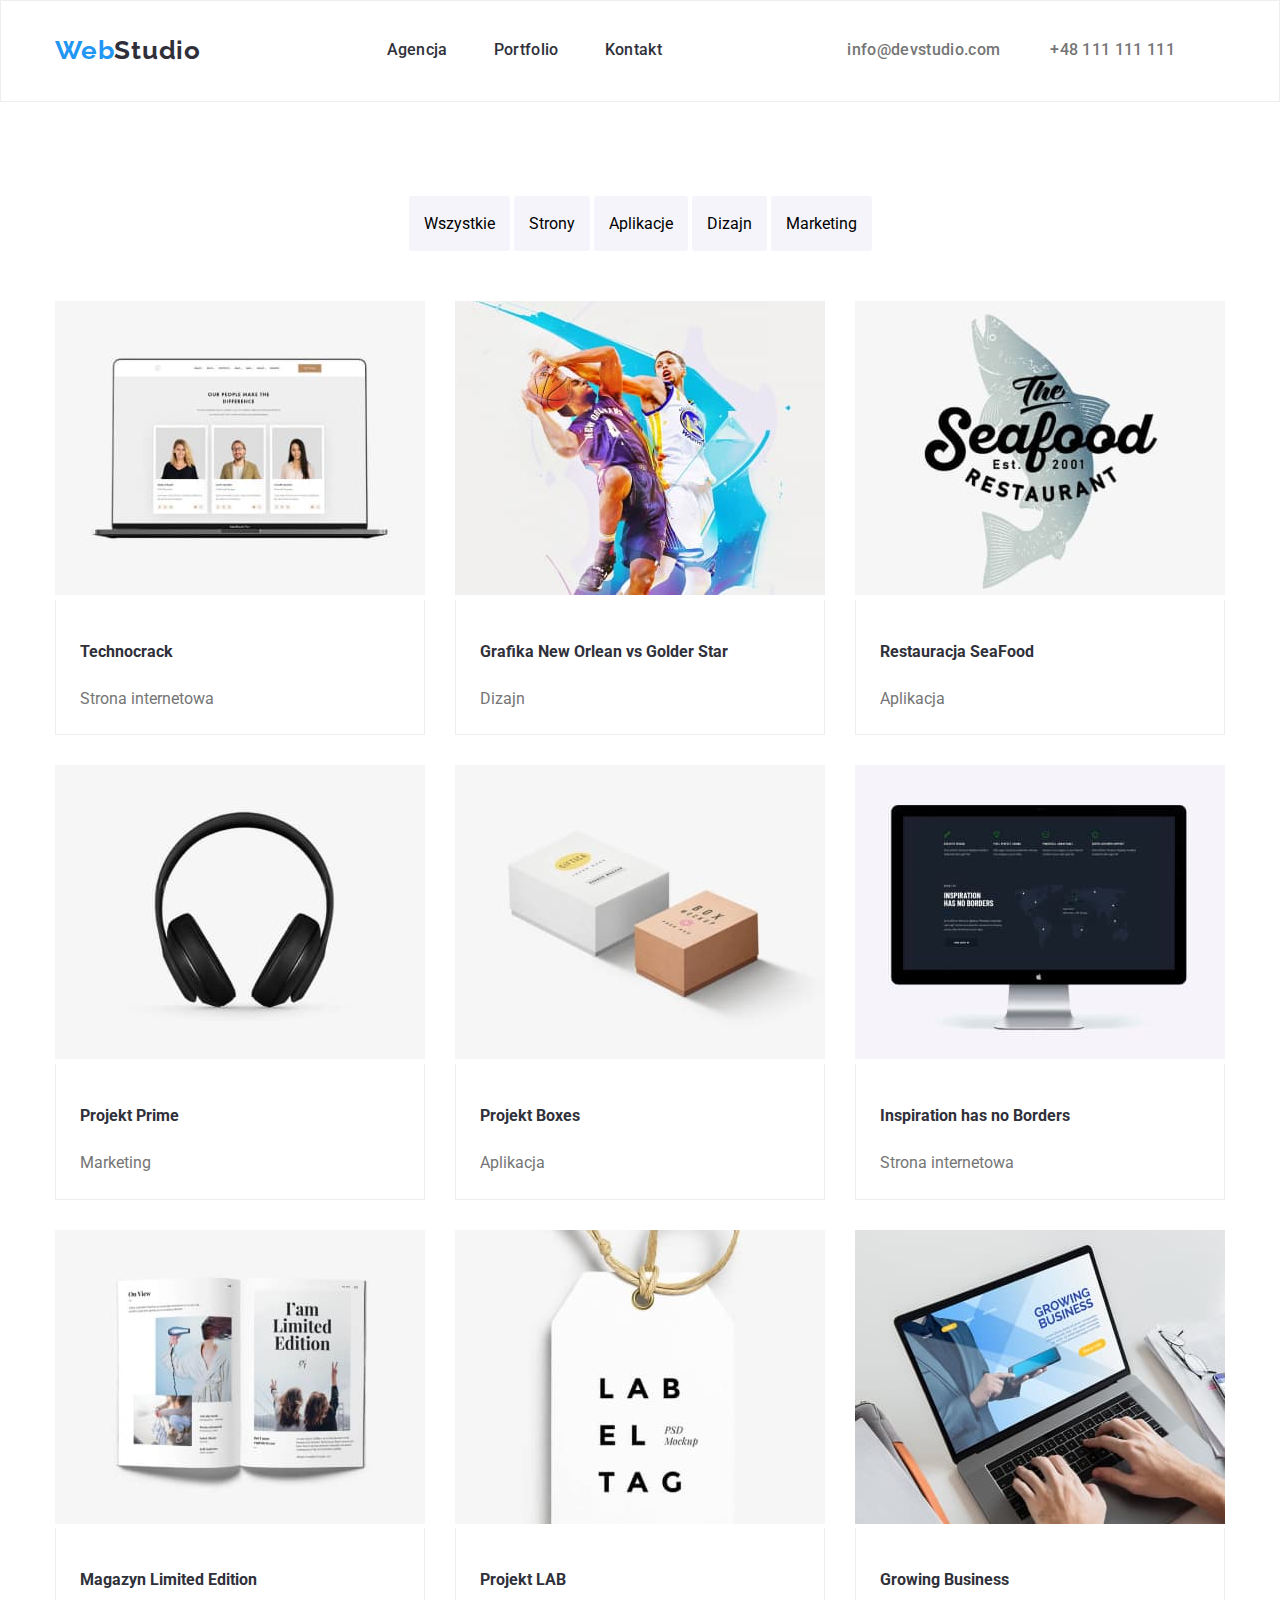
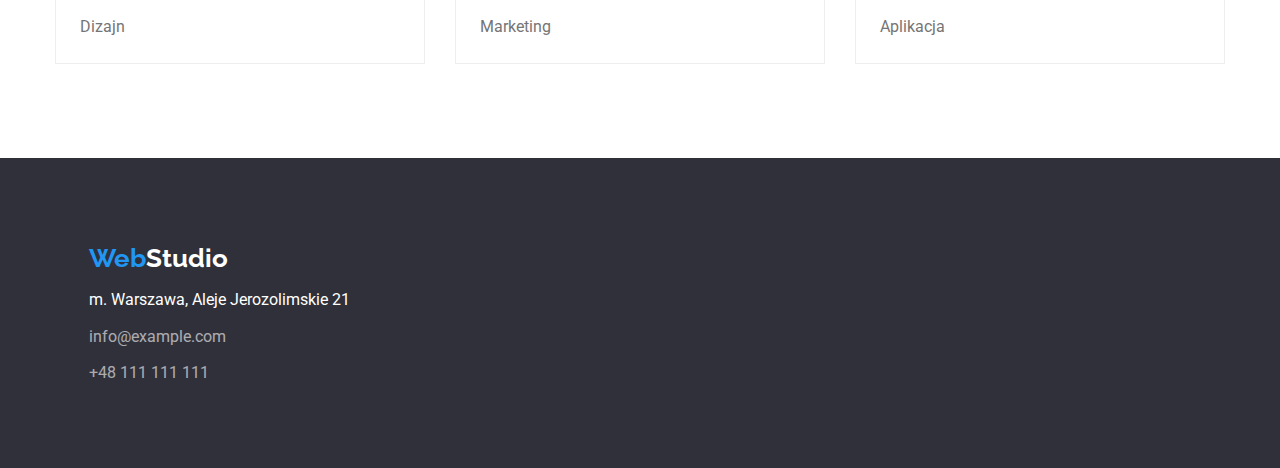
==== commit 8cc1c0fc: "commit to main" ====
--- a/portfolio.html
+++ b/portfolio.html
@@ -15,14 +15,16 @@
     <header>
         <div class="container">
             <nav class="navigation">
+                <a href="./index.html" class="logo"><span class="web">Web</span>Studio</a>
+
                 <ul class="nav-menu">
-                    <li><a href="./index.html" class="logo"><span class="web">Web</span>Studio</a></li>
+                    <li></li>
                     <li><a href="#">Agencja</a></li>
                     <li><a href="./portfolio.html">Portfolio</a></li>
                     <li><a href="#">Kontakt</a></li>
 
                 </ul>
-
+        
                 <address class="header-address">
                     <ul>
                         <li><a href="mailto:info@devstudio.com">info@devstudio.com</a></li>
@@ -127,13 +129,9 @@
 
     <div class="container">
 
-        <section class="footer-logo">
-            <a href="index.html"><span class="web">Web</span>Studio</a>
-        </section>
-
-
         <address class='contact'>
             <ul class="footer-contact">
+                <li class="footer-logo"><a href="index.html"><span class="web">Web</span>Studio</a></li>
                 <li>m. Warszawa, Aleje Jerozolimskie 21</li>
                 <li><a href="mailto:info@example.com" class="transparent">info@example.com</a></li>
                 <li><a href="tel:+48111111111" class="transparent">+48 111 111 111</a></li>
@@ -146,4 +144,5 @@
 
 </body>
 
+</html>
 </html>--- a/css/style.css
+++ b/css/style.css
@@ -301,6 +301,8 @@
 .footer-nav {
     background-color: var(--background-one);
     display: flex;
+    padding-top: 60px;
+    padding-bottom: 60px;
 }
 
 .contact>ul>li {
@@ -314,7 +316,7 @@
 }
 
 
-.contact>ul>li>a:hover {
+.contact>ul>li>a:not(:first-child) :hover {
 
     color: var(--basic-color);
 
@@ -332,10 +334,10 @@
     font-family: "Raleway";
     cursor: pointer;
     padding-top: 60px;
-    margin-left: 45px;
-
+    
 }
 
 .footer-logo > a {
     color: #FFFFFF;
-}+}
+
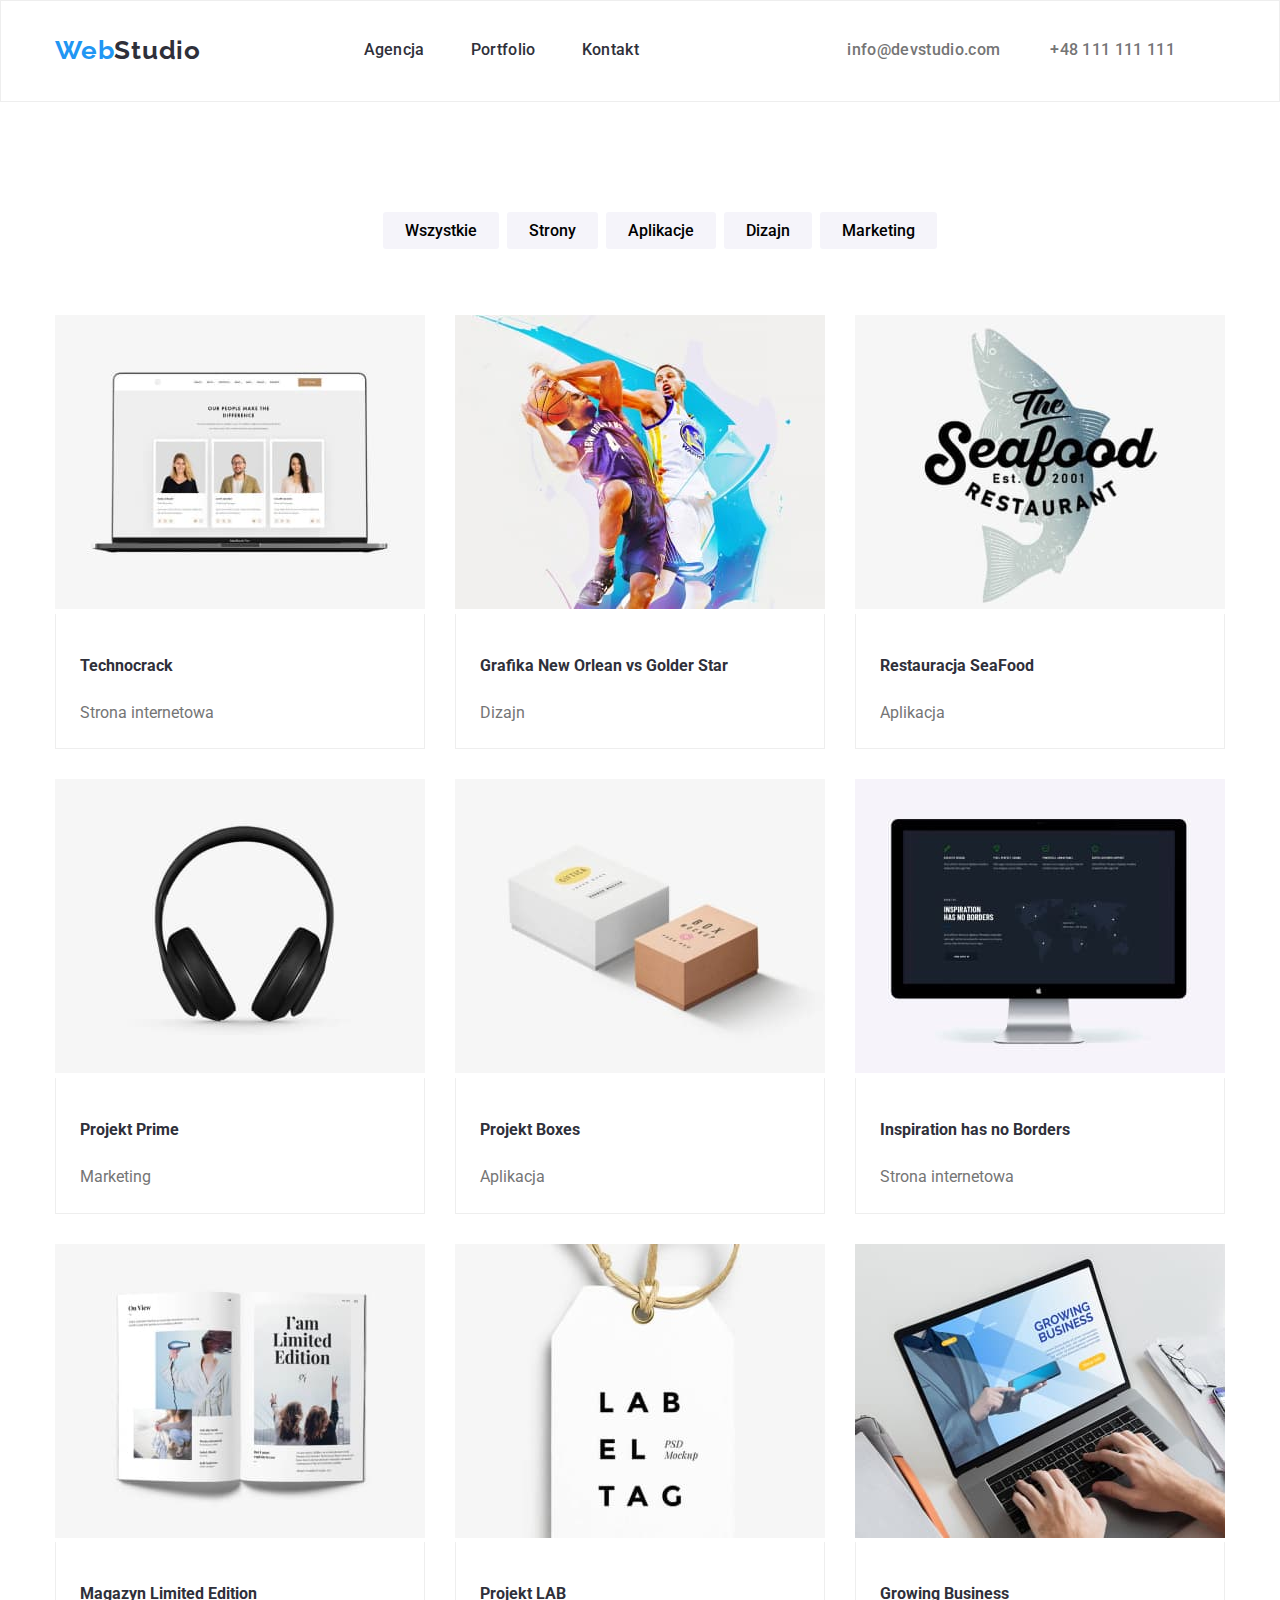
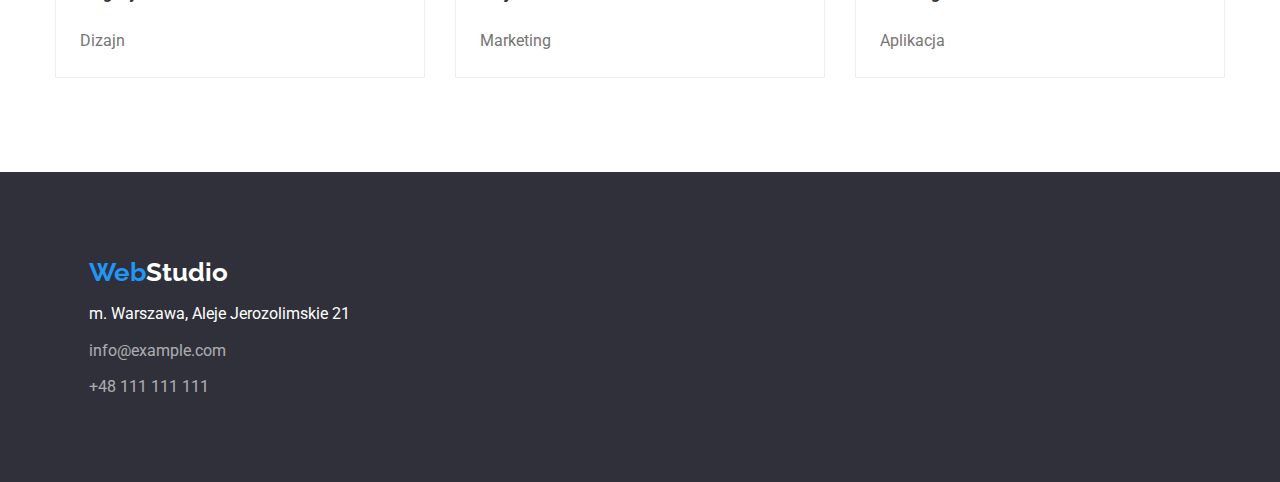
==== commit b36d25a7: "commit" ====
--- a/portfolio.html
+++ b/portfolio.html
@@ -16,39 +16,40 @@
         <div class="container">
             <nav class="navigation">
                 <a href="./index.html" class="logo"><span class="web">Web</span>Studio</a>
-
+    
                 <ul class="nav-menu">
-                    <li></li>
+    
                     <li><a href="#">Agencja</a></li>
                     <li><a href="./portfolio.html">Portfolio</a></li>
                     <li><a href="#">Kontakt</a></li>
-
+    
                 </ul>
-        
-                <address class="header-address">
-                    <ul>
+    
+                <address>
+                    <ul class="header-address">
                         <li><a href="mailto:info@devstudio.com">info@devstudio.com</a></li>
                         <li><a href="tel:+48111111111">+48 111 111 111</a></li>
-
                     </ul>
-
                 </address>
             </nav>
         </div>
     </header>
 
     <main>
-        <section class="service-categories">
-            <div class="buttons">
-        
-                <input type="button" class="categories" value="Wszystkie">
-                <input type="button" class="categories" value="Strony">
-                <input type="button" class="categories" value="Aplikacje">
-                <input type="button" class="categories" value="Dizajn">
-                <input type="button" class="categories" value="Marketing">
-        
-            </div>
-    </section>
+        <div class="container">
+            <section class="service-categories">
+                <ul class="buttons">
+            
+                    <li><input type="button" class="categories" value="Wszystkie">
+                    <li><input type="button" class="categories" value="Strony">
+                    <li><input type="button" class="categories" value="Aplikacje">
+                    <li><input type="button" class="categories" value="Dizajn">
+                    <li><input type="button" class="categories" value="Marketing">
+            
+                </ul>
+            
+            </section>
+        </div>
 
     <div class="container">
        <section>
--- a/css/style.css
+++ b/css/style.css
@@ -58,6 +58,7 @@
     padding: 24px 15px 25px 15px;
     letter-spacing: 0.02em;
     font-weight: 500;
+    
 }  
 
 .nav-menu {
@@ -71,10 +72,10 @@
     margin-right: 46px;
 }
 
-.nav-menu > li:not(:first-child) :hover {
-    color: var(--basic-color);
-}
-.nav-menu >li:not(:first-child) :focus {
+.nav-menu > li :hover {
+    color: var(--basic-color);
+}
+.nav-menu >li :focus {
     color: var(--basic-color);
 }
 
@@ -91,18 +92,11 @@
     color: var(--basic-color);
     
 }
-.header-address {
-
-        display: flex;
-        justify-content: flex-end;
-    
-    
-    
-}
-.header-address > ul > li > a  {
+
+.header-address > li > a  {
     color: var(--contact-color);
     margin-right: 50px;
-    
+        
 }
 
 .header-address :hover {
@@ -113,17 +107,6 @@
     color: var(--basic-color);
 }
 
-/* service categories buttons */
-
-.buttons {
-    display: block;
-    border-radius: 4px;
-    text-align: center;
-}
-
-.service-categories {
-    padding: 94px 0 34px;
-}
 
 
 
@@ -156,14 +139,13 @@
         background-color: var(--basic-color);
         color: #fff;
         cursor: pointer;
-        padding: 15px;
         border: none;
         border-radius: 3px;
         font-weight: 700;
-        line-height: 1.9; 
+        line-height: 1.9;
         width: 200px;
         height: 50px;
-        text-align: center;
+        
     
 }
 
@@ -258,6 +240,22 @@
 
 
 /* Offer categories */
+/* service categories buttons */
+
+.buttons {
+    display: flex;
+    justify-content: center;
+    gap: 8px;
+    border: none;
+    border-radius: 4px;
+
+
+}
+
+.service-categories {
+    padding: 94px 0 34px;
+
+}
 
 .service-categories .categories:hover {
     background-color: var(--basic-color);
@@ -271,6 +269,9 @@
     border: none;
     border-radius: 3px;
     line-height: 1.6;
+    font-weight: 500;
+        font-size: 16px;
+        padding: 6px 22px;
         
 }
 
@@ -287,6 +288,7 @@
     font-size: 16px;
     color: var(--contact-color);
     line-height: 1.9;
+    
  }
 
 
